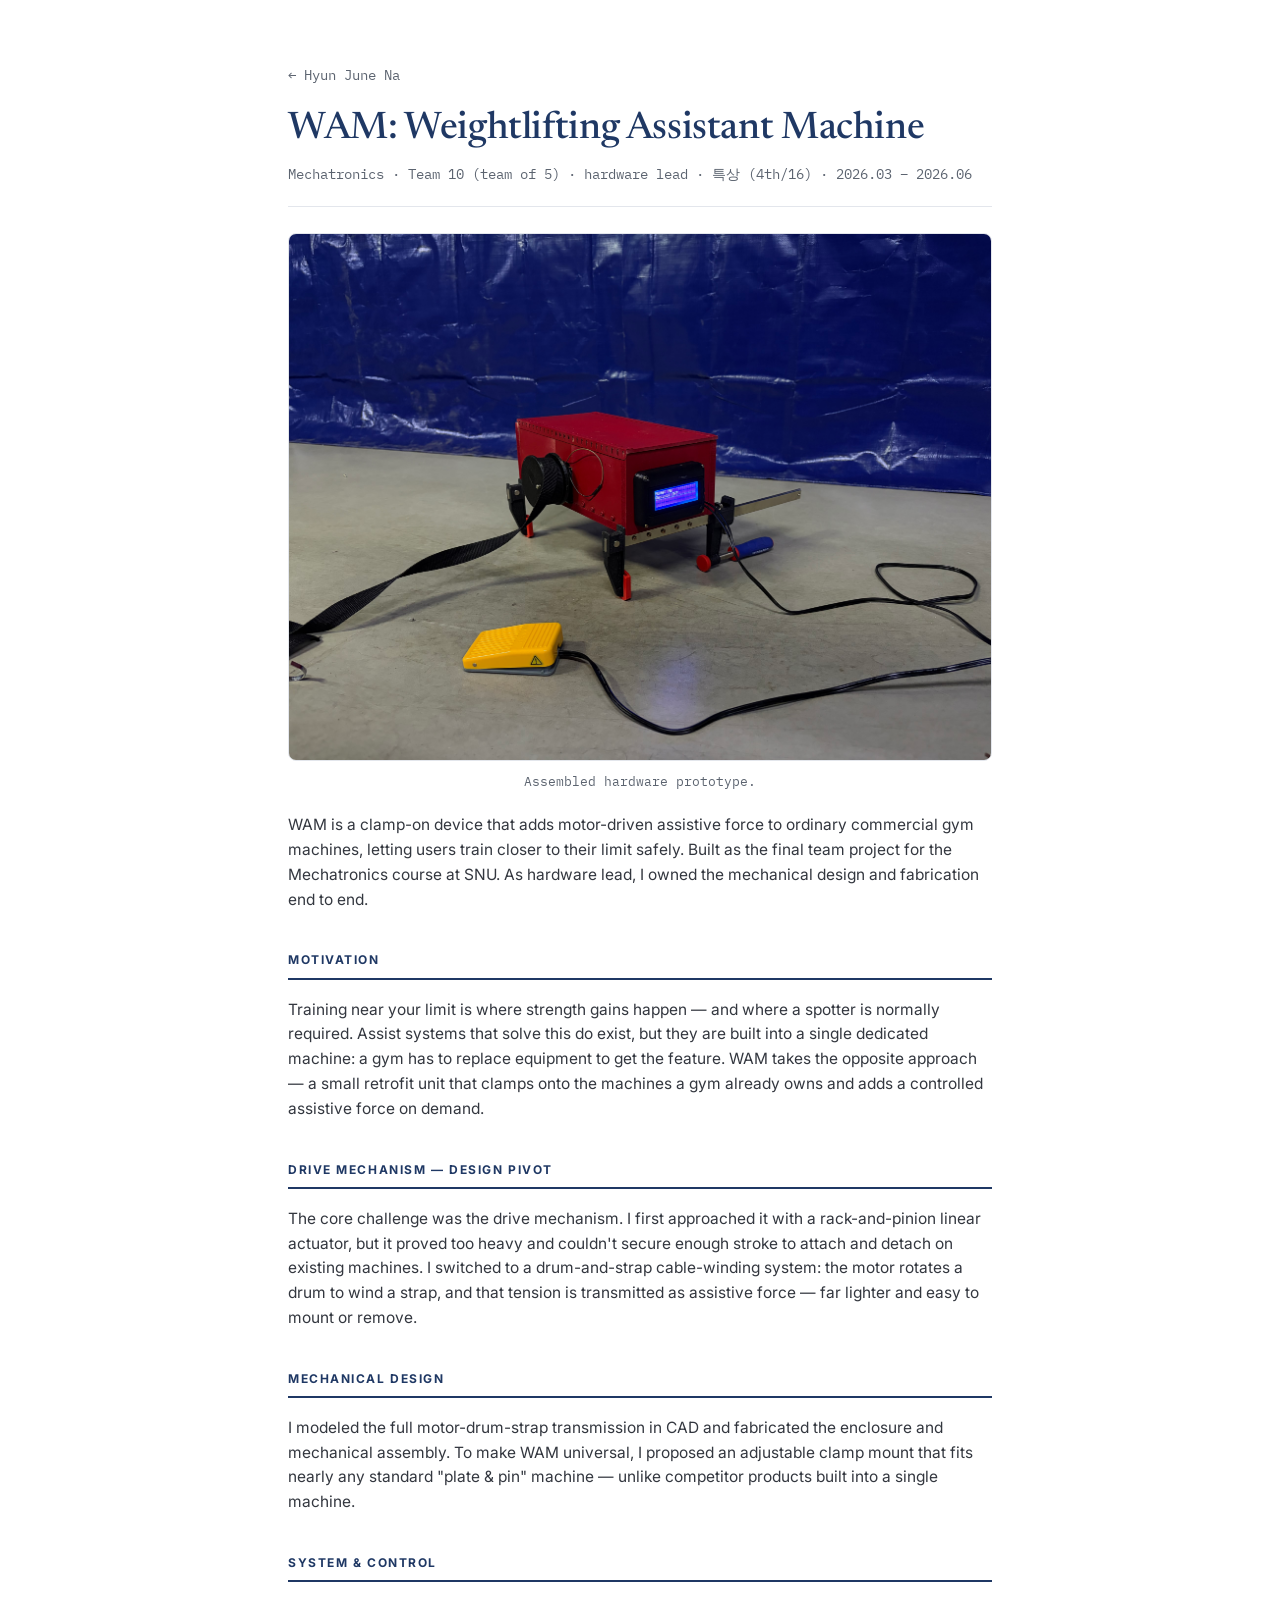
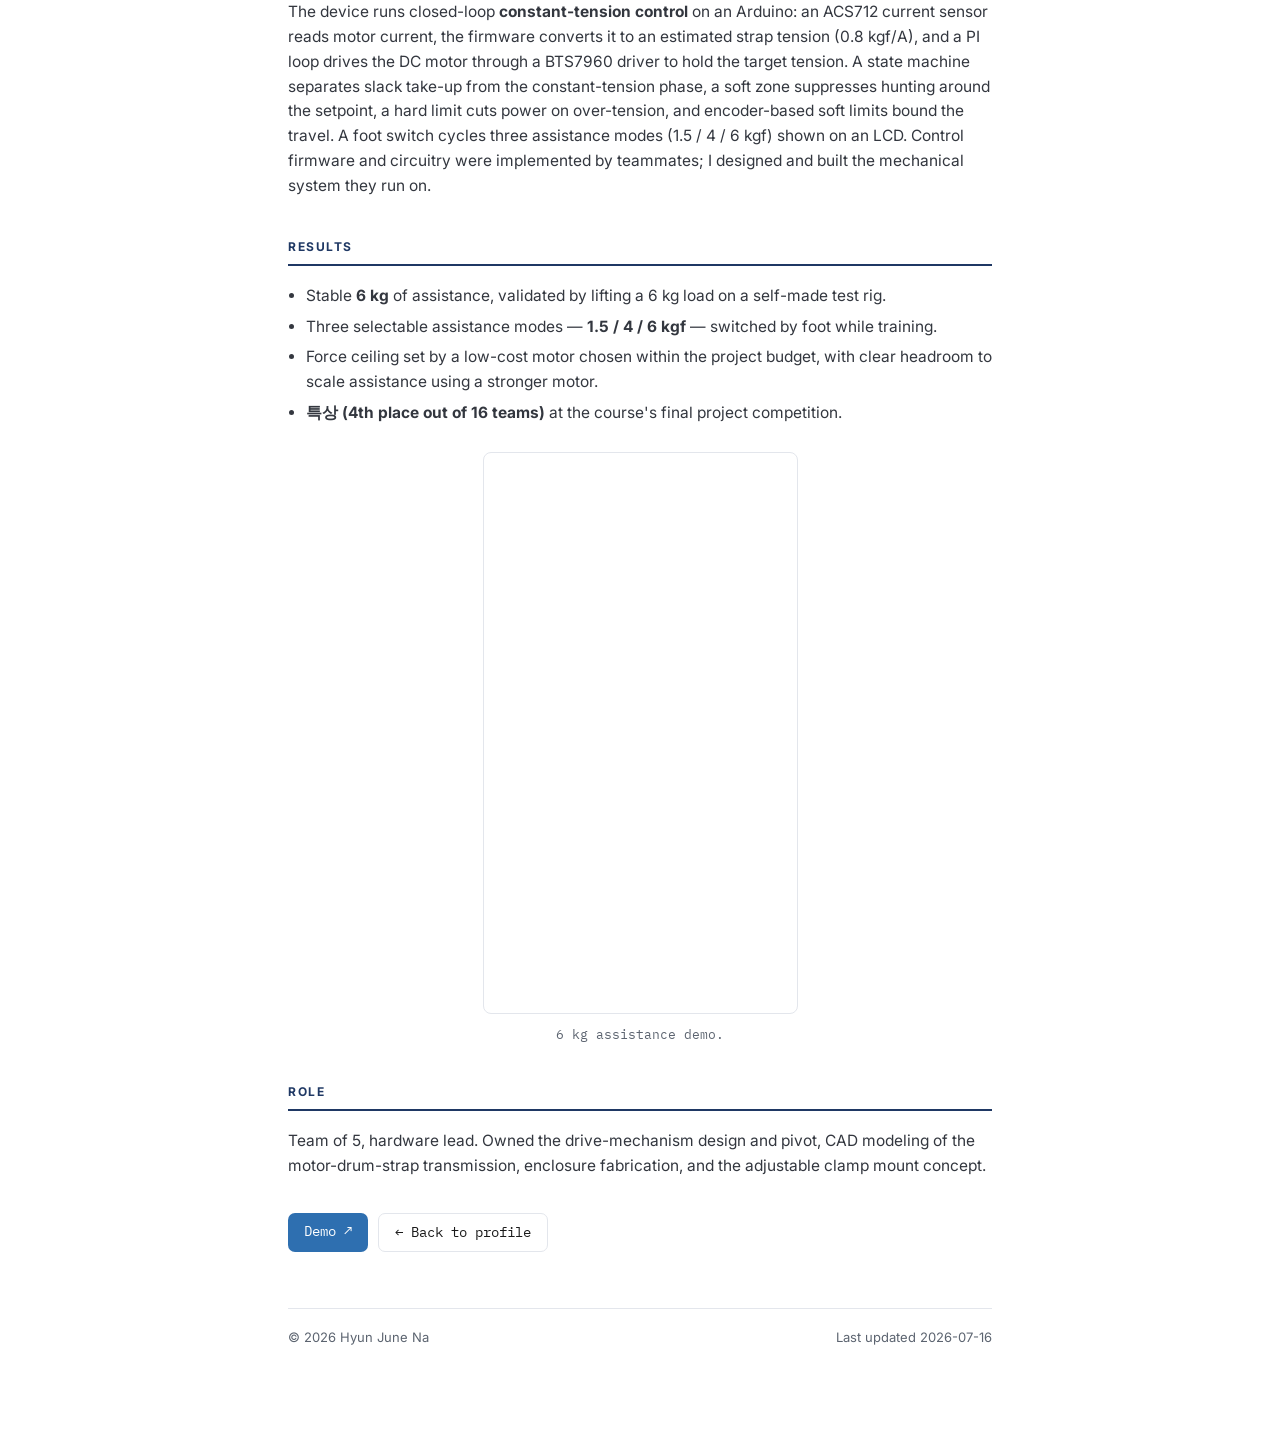
==== projects/wam.html @ c2ef4cd6 "Add files via upload" ====
<!DOCTYPE html>
<html lang="ko">
<head>
<meta charset="UTF-8">
<meta name="viewport" content="width=device-width, initial-scale=1.0">
<title>WAM: Weightlifting Assistant Machine | Hyun June Na</title>
<meta name="description" content="A clamp-on device that adds motor-driven assistive force to commercial gym machines.">
<link rel="preconnect" href="https://fonts.googleapis.com">
<link rel="preconnect" href="https://fonts.gstatic.com" crossorigin>
<link href="https://fonts.googleapis.com/css2?family=Inter:wght@400;500;600;700&family=Newsreader:ital,opsz,wght@0,6..72,400;0,6..72,500;1,6..72,400&family=IBM+Plex+Mono:wght@400;500&display=swap" rel="stylesheet">
<link rel="stylesheet" href="../style.css">
</head>
<body>
<div class="wrap">

  <div class="backlink"><a href="../index.html">← Hyun June Na</a></div>

  <h1 class="detail-title">WAM: Weightlifting Assistant Machine</h1>
  <div class="detail-meta">Mechatronics · Team 10 (team of 5) · hardware lead · 특상 (4th/16) · 2026.03 – 2026.06</div>

  <div class="detail-body">

    <figure>
      <img src="../img/wam_build.jpg" alt="Assembled WAM hardware prototype">
    </figure>
    <figcaption>Assembled hardware prototype.</figcaption>

    <p>
      WAM is a clamp-on device that adds motor-driven assistive force to ordinary commercial
      gym machines, letting users train closer to their limit safely. Built as the final
      team project for the Mechatronics course at SNU. As hardware lead, I owned the
      mechanical design and fabrication end to end.
    </p>

    <h2>Motivation</h2>
    <p>
      Training near your limit is where strength gains happen — and where a spotter is
      normally required. Assist systems that solve this do exist, but they are built into
      a single dedicated machine: a gym has to replace equipment to get the feature. WAM
      takes the opposite approach — a small retrofit unit that clamps onto the machines a
      gym already owns and adds a controlled assistive force on demand.
    </p>

    <h2>Drive Mechanism — Design Pivot</h2>
    <p>
      The core challenge was the drive mechanism. I first approached it with a
      rack-and-pinion linear actuator, but it proved too heavy and couldn't secure enough
      stroke to attach and detach on existing machines. I switched to a drum-and-strap
      cable-winding system: the motor rotates a drum to wind a strap, and that tension is
      transmitted as assistive force — far lighter and easy to mount or remove.
    </p>

    <h2>Mechanical Design</h2>
    <p>
      I modeled the full motor-drum-strap transmission in CAD and fabricated the enclosure
      and mechanical assembly. To make WAM universal, I proposed an adjustable clamp mount
      that fits nearly any standard "plate &amp; pin" machine — unlike competitor products
      built into a single machine.
    </p>

    <h2>System &amp; Control</h2>
    <p>
      The device runs closed-loop <b>constant-tension control</b> on an Arduino: an ACS712
      current sensor reads motor current, the firmware converts it to an estimated strap
      tension (0.8 kgf/A), and a PI loop drives the DC motor through a BTS7960 driver to
      hold the target tension. A state machine separates slack take-up from the
      constant-tension phase, a soft zone suppresses hunting around the setpoint, a hard
      limit cuts power on over-tension, and encoder-based soft limits bound the travel. A
      foot switch cycles three assistance modes (1.5 / 4 / 6 kgf) shown on an LCD.
      Control firmware and circuitry were implemented by teammates; I designed and built
      the mechanical system they run on.
    </p>

    <h2>Results</h2>
    <ul>
      <li>Stable <b>6 kg</b> of assistance, validated by lifting a 6 kg load on a
        self-made test rig.</li>
      <li>Three selectable assistance modes — <b>1.5 / 4 / 6 kgf</b> — switched by foot
        while training.</li>
      <li>Force ceiling set by a low-cost motor chosen within the project budget, with
        clear headroom to scale assistance using a stronger motor.</li>
      <li><b>특상 (4th place out of 16 teams)</b> at the course's final project competition.</li>
    </ul>

    <div class="video-tall">
      <div class="frame">
        <iframe src="https://www.youtube.com/embed/aJdGBhjqVo4" title="WAM 6 kg assistance demo"
          allow="accelerometer; autoplay; clipboard-write; encrypted-media; gyroscope; picture-in-picture"
          allowfullscreen></iframe>
      </div>
    </div>
    <figcaption>6 kg assistance demo.</figcaption>

    <h2>Role</h2>
    <p>
      Team of 5, hardware lead. Owned the drive-mechanism design and pivot, CAD modeling of
      the motor-drum-strap transmission, enclosure fabrication, and the adjustable clamp
      mount concept.
    </p>

    <div class="detail-actions">
      <a class="btn btn-primary" href="https://youtu.be/aJdGBhjqVo4">Demo ↗</a>
      <a class="btn btn-ghost" href="../index.html">← Back to profile</a>
    </div>

  </div>

  <footer>
    <span>© 2026 Hyun June Na</span>
    <span>Last updated 2026-07-16</span>
  </footer>

</div>
</body>
</html>
---- style.css ----
/* ─────────────────────────────────────────────
   Shared stylesheet — home (index.html) + project detail pages (projects/*.html)
   Design tokens: navy display + Inter body + Plex Mono meta
   ───────────────────────────────────────────── */
:root{
  --navy:#1f3864; --ink:#1a1a1a; --grey:#5c6470; --line:#e3e6ec;
  --bg:#ffffff; --card:#f7f8fb; --accent:#2e6fb0; --maxw:760px;
}
*{box-sizing:border-box;margin:0;padding:0}
body{
  font-family:'Inter',system-ui,sans-serif; color:var(--ink);
  background:var(--bg); line-height:1.6; font-size:16px;
  -webkit-font-smoothing:antialiased;
}
.wrap{max-width:var(--maxw); margin:0 auto; padding:64px 28px 96px}
.mono{font-family:'IBM Plex Mono',ui-monospace,monospace}

/* ── Header (home) ── */
header{margin-bottom:8px}
h1{font-family:'Newsreader',serif; font-size:44px; font-weight:500;
   letter-spacing:-.01em; color:var(--navy); line-height:1.1}
.role{color:var(--grey); font-size:15px; margin-top:8px; font-weight:500}
.contact{margin-top:16px; display:flex; flex-wrap:wrap; gap:14px; font-size:14px}
.contact a{color:var(--accent); text-decoration:none; font-weight:500}
.contact a:hover{text-decoration:underline}
.contact span{color:var(--line)}

/* ── Sections ── */
section{margin-top:40px}
h2{font-family:'Inter',sans-serif; font-size:12px; font-weight:700;
   letter-spacing:.13em; text-transform:uppercase; color:var(--navy);
   padding-bottom:8px; border-bottom:2px solid var(--navy); margin-bottom:18px}
.intro{font-family:'Newsreader',serif; font-size:18px; line-height:1.65; color:#33373f}

/* ── Simple entries (education, awards) ── */
.entry{margin-bottom:22px}
.entry-head{display:flex; justify-content:space-between; align-items:baseline; gap:16px}
.entry-title{font-weight:600; font-size:16px; color:var(--ink)}
.entry-title a{color:var(--navy); text-decoration:none}
.entry-title a:hover{text-decoration:underline}
.entry-date{color:var(--grey); font-size:13px; white-space:nowrap; font-weight:500;
            font-family:'IBM Plex Mono',ui-monospace,monospace}
.entry-sub{color:var(--grey); font-size:14px; font-style:italic; margin-top:2px}
.entry-body{margin-top:6px; font-size:15px; color:#3a3f48}
ul{margin-top:6px; padding-left:18px}
li{font-size:15px; color:#3a3f48; margin-bottom:4px}
.award{font-size:15px; margin-bottom:6px}
.award b{font-weight:600}

/* ── Project cards (home) ── */
.card{background:var(--card); border:1px solid var(--line); border-radius:10px;
      overflow:hidden; margin-bottom:26px}
.card-thumb{display:block; width:100%; aspect-ratio:16/9; object-fit:cover;
            background:#fff; border-bottom:1px solid var(--line)}
.card-body{padding:20px 22px 22px}
.card-title-row{display:flex; flex-wrap:wrap; align-items:baseline; gap:6px 14px}
.card-title{font-weight:600; font-size:18px; color:var(--navy)}
.card-meta{font-family:'IBM Plex Mono',ui-monospace,monospace; font-size:12.5px;
           color:var(--grey)}
.card-desc{margin-top:10px; font-size:15px; color:#3a3f48}
.card-tags{margin-top:12px; display:flex; flex-wrap:wrap; gap:8px}
.tag{font-family:'IBM Plex Mono',ui-monospace,monospace; font-size:12px;
     color:var(--grey); border:1px solid var(--line); background:#fff;
     border-radius:6px; padding:3px 9px}
.card-actions{margin-top:16px; display:flex; flex-wrap:wrap; gap:10px}
.btn{font-family:'IBM Plex Mono',ui-monospace,monospace; font-size:13.5px;
     text-decoration:none; border-radius:7px; padding:8px 16px;
     display:inline-block; transition:opacity .15s, background .15s}
.btn-primary{background:var(--accent); color:#fff}
.btn-primary:hover{opacity:.88}
.btn-ghost{background:#fff; color:var(--ink); border:1px solid var(--line)}
.btn-ghost:hover{border-color:var(--grey)}

/* ── Project detail pages ── */
.backlink{font-family:'IBM Plex Mono',ui-monospace,monospace; font-size:14px}
.backlink a{color:var(--grey); text-decoration:none}
.backlink a:hover{color:var(--accent)}
.detail-title{font-family:'Newsreader',serif; font-size:38px; font-weight:500;
              letter-spacing:-.01em; color:var(--navy); line-height:1.15; margin-top:22px}
.detail-meta{font-family:'IBM Plex Mono',ui-monospace,monospace; font-size:13.5px;
             color:var(--grey); margin-top:12px; padding-bottom:20px;
             border-bottom:1px solid var(--line)}
.detail-body p{margin-top:14px; font-size:15.5px; color:#33373f}
.detail-body h2{margin-top:38px}
.detail-body ul{margin-top:10px}
.detail-body li{font-size:15.5px; color:#33373f; margin-bottom:6px}
figure{margin:26px 0 6px; border:1px solid var(--line); border-radius:8px;
       overflow:hidden; background:#fff}
figure img{display:block; width:100%}
figcaption{font-family:'IBM Plex Mono',ui-monospace,monospace; font-size:12.5px;
           color:var(--grey); text-align:center; margin:10px 0 22px}
.video-wide{position:relative; padding-top:56.25%; border-radius:8px; overflow:hidden;
            border:1px solid var(--line); margin-top:26px}
.video-tall{max-width:315px; margin:26px auto 0}
.video-tall .frame{position:relative; padding-top:177.78%; border-radius:8px;
                   overflow:hidden; border:1px solid var(--line)}
.video-wide iframe, .video-tall iframe{position:absolute; top:0; left:0;
                    width:100%; height:100%; border:0}
.detail-actions{margin-top:34px; display:flex; flex-wrap:wrap; gap:10px}

footer{margin-top:56px; padding-top:18px; border-top:1px solid var(--line);
       font-size:13px; color:var(--grey); display:flex; justify-content:space-between;
       flex-wrap:wrap; gap:8px}

@media (max-width:560px){
  .wrap{padding:40px 20px 64px}
  h1{font-size:34px}
  .detail-title{font-size:29px}
  .entry-head{flex-direction:column; gap:2px}
  .card-body{padding:16px 16px 18px}
}
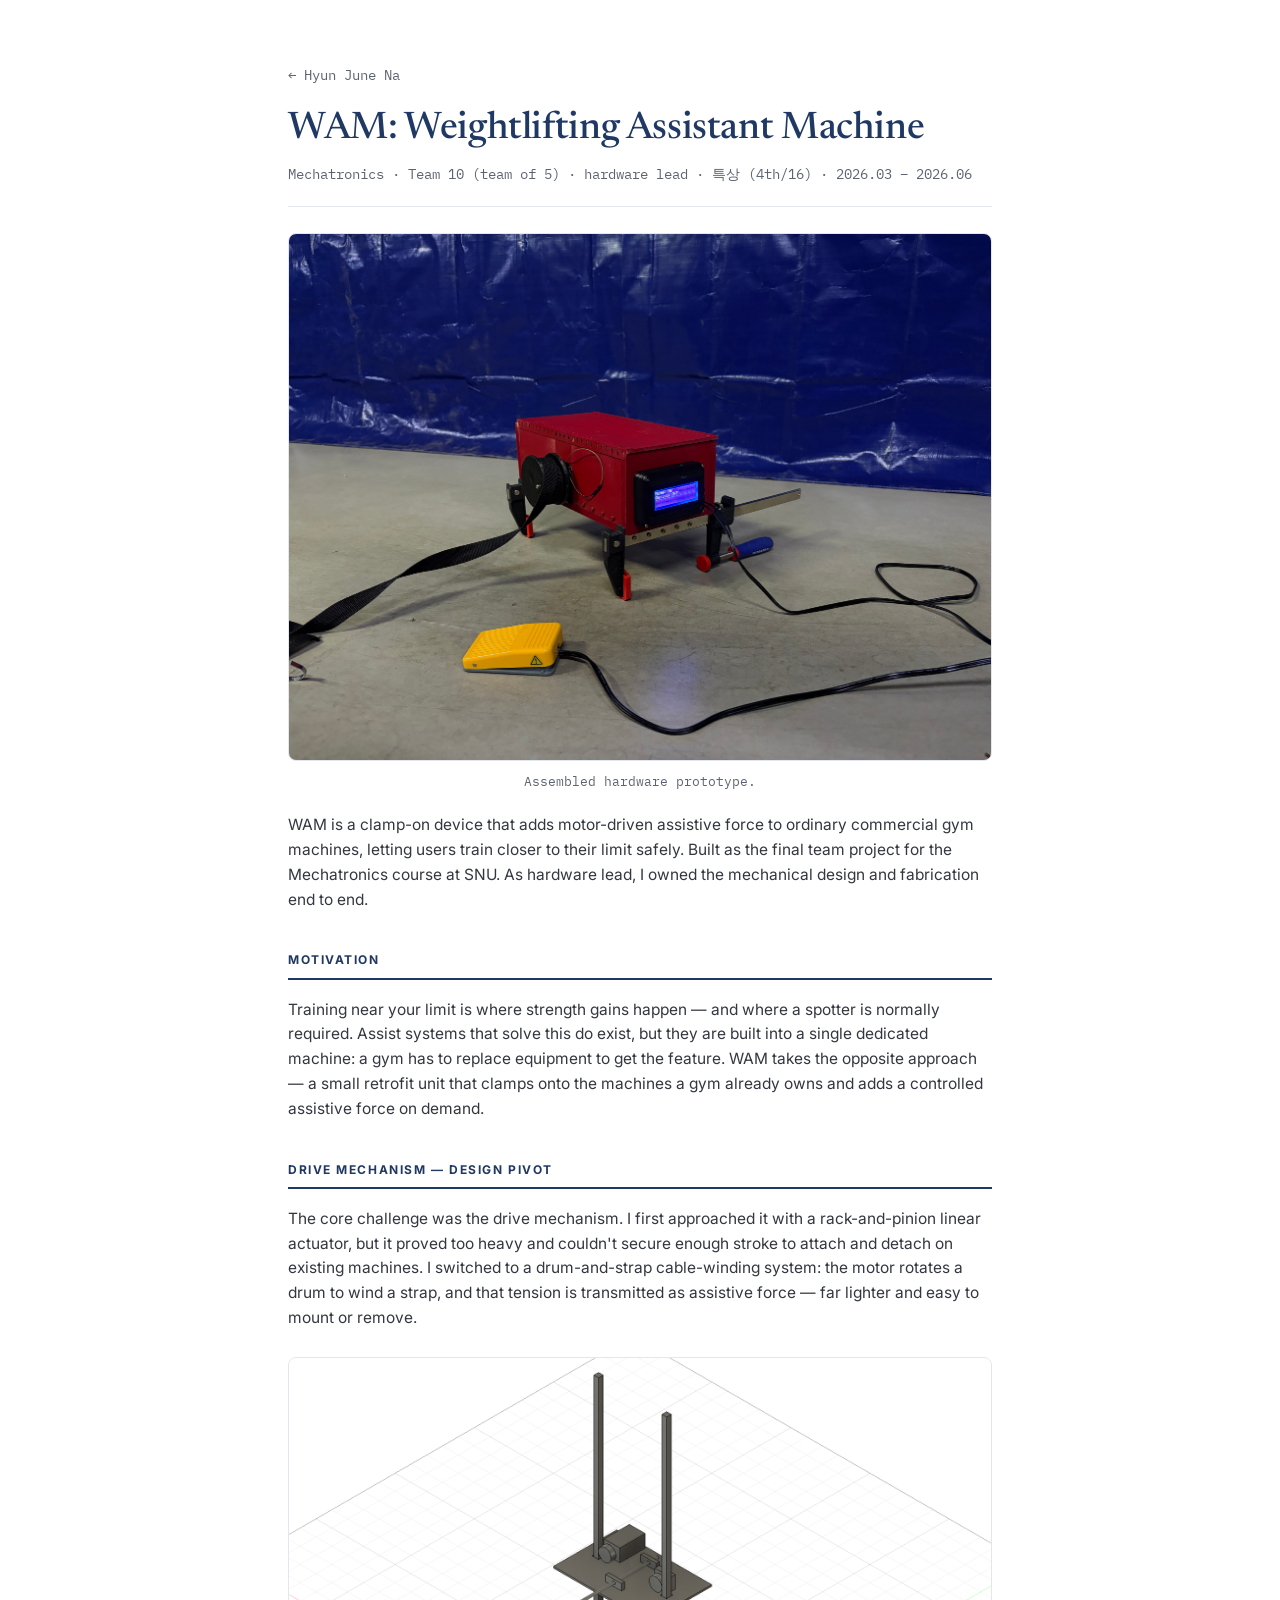
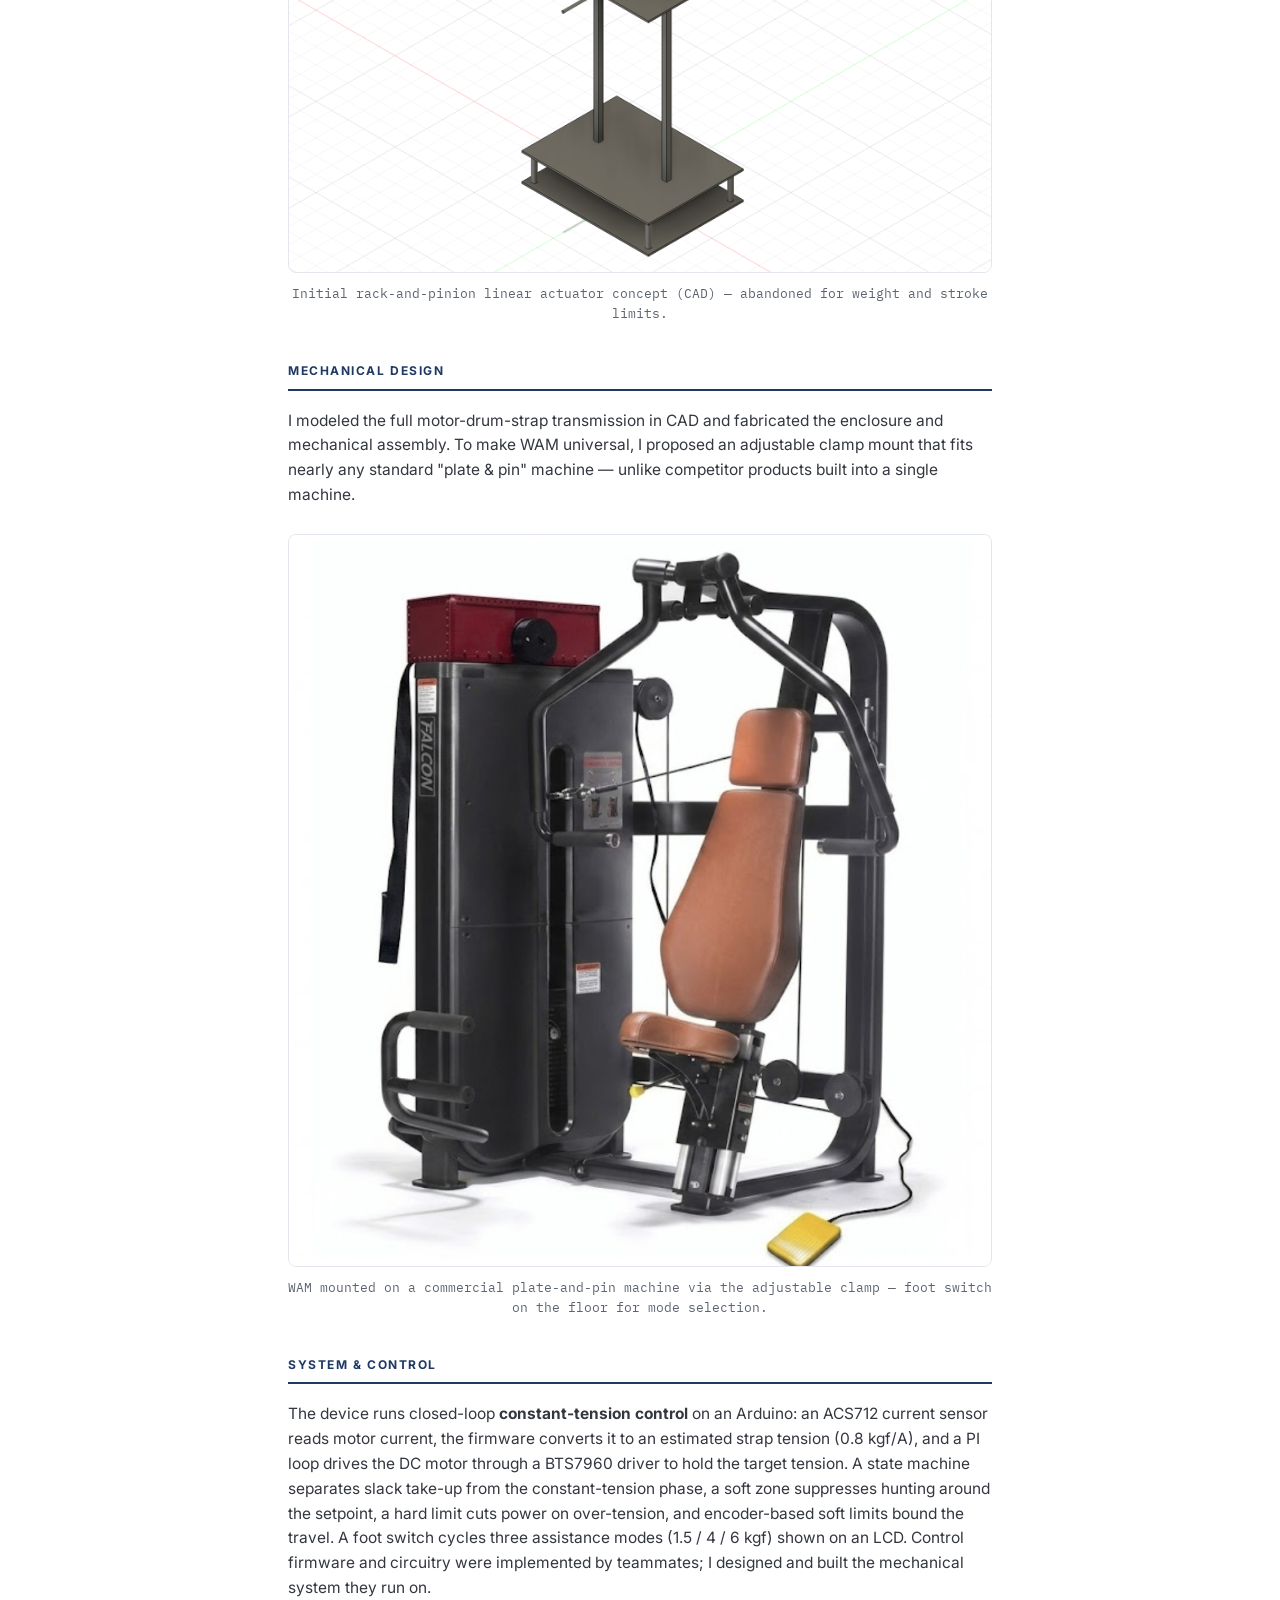
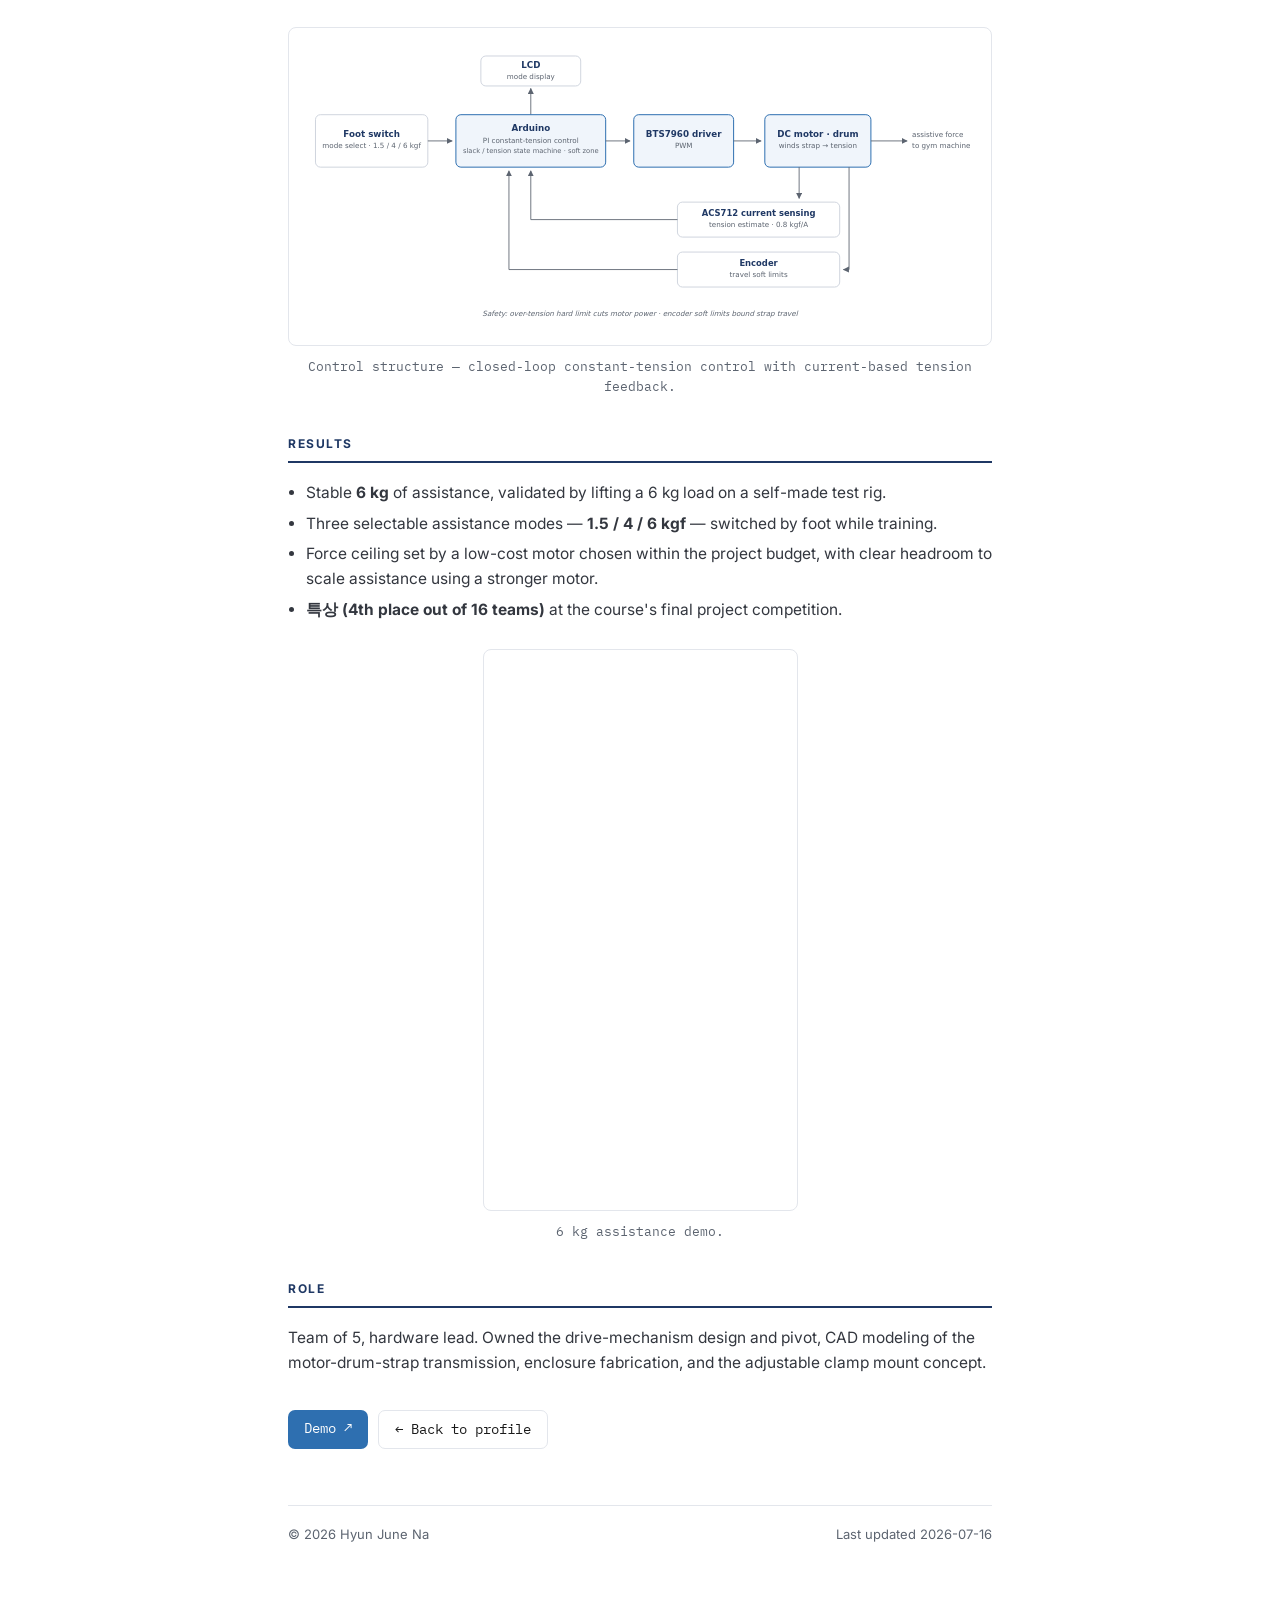
==== commit 058903e7: "Add files via upload" ====
--- a/projects/wam.html
+++ b/projects/wam.html
@@ -50,6 +50,11 @@
       transmitted as assistive force — far lighter and easy to mount or remove.
     </p>
 
+    <figure>
+      <img src="../img/wam_rack_pinion_cad.png" alt="CAD model of the initial rack-and-pinion linear actuator concept">
+    </figure>
+    <figcaption>Initial rack-and-pinion linear actuator concept (CAD) — abandoned for weight and stroke limits.</figcaption>
+
     <h2>Mechanical Design</h2>
     <p>
       I modeled the full motor-drum-strap transmission in CAD and fabricated the enclosure
@@ -57,6 +62,11 @@
       that fits nearly any standard "plate &amp; pin" machine — unlike competitor products
       built into a single machine.
     </p>
+
+    <figure>
+      <img src="../img/wam_mounted.jpg" alt="WAM clamped onto a commercial gym machine">
+    </figure>
+    <figcaption>WAM mounted on a commercial plate-and-pin machine via the adjustable clamp — foot switch on the floor for mode selection.</figcaption>
 
     <h2>System &amp; Control</h2>
     <p>
@@ -70,6 +80,11 @@
       Control firmware and circuitry were implemented by teammates; I designed and built
       the mechanical system they run on.
     </p>
+
+    <figure style="padding:18px 14px">
+      <img src="../img/wam_control_diagram.svg" alt="Closed-loop constant-tension control structure diagram">
+    </figure>
+    <figcaption>Control structure — closed-loop constant-tension control with current-based tension feedback.</figcaption>
 
     <h2>Results</h2>
     <ul>
